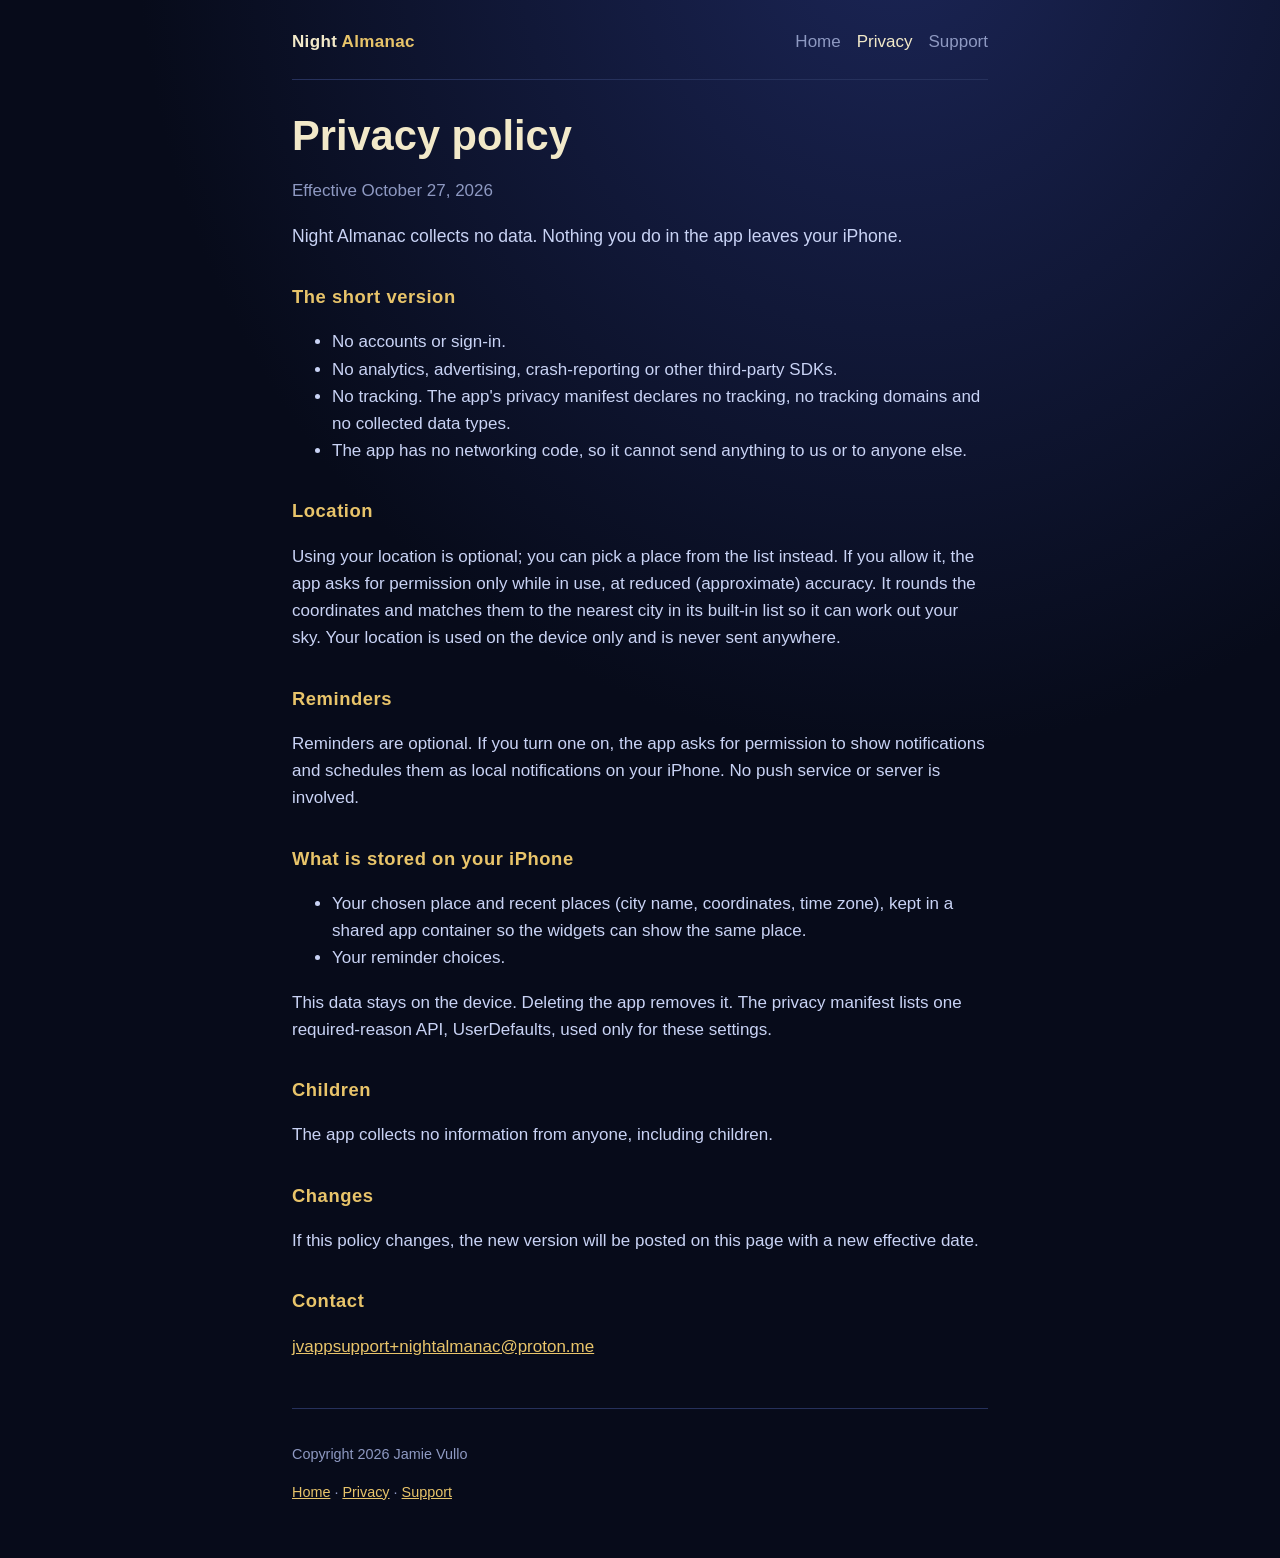
==== privacy.html @ e34a91c0 "Night Almanac site: home, privacy, support (local only)" ====
<!doctype html>
<html lang="en">
<head>
<meta charset="utf-8">
<meta name="viewport" content="width=device-width, initial-scale=1">
<meta name="color-scheme" content="dark">
<meta name="theme-color" content="#070B1A">
<meta name="description" content="Night Almanac privacy policy: Data Not Collected.">
<title>Privacy · Night Almanac</title>
<link rel="stylesheet" href="style.css">
</head>
<body>
<div class="wrap">
<header class="top"><a class="brand" href="index.html">Night <span>Almanac</span></a>
<nav aria-label="Site"><a href="index.html">Home</a><a href="privacy.html" aria-current="page">Privacy</a><a href="support.html">Support</a></nav></header>
<main>
<h1>Privacy policy</h1>
<p class="meta">Effective October 27, 2026</p>
<p class="lede">Night Almanac collects no data. Nothing you do in the app leaves your iPhone.</p>
<h2>The short version</h2>
<ul>
<li>No accounts or sign-in.</li>
<li>No analytics, advertising, crash-reporting or other third-party SDKs.</li>
<li>No tracking. The app's privacy manifest declares no tracking, no tracking domains and no collected data types.</li>
<li>The app has no networking code, so it cannot send anything to us or to anyone else.</li>
</ul>
<h2>Location</h2>
<p>Using your location is optional; you can pick a place from the list instead. If you allow it, the app asks for permission only while in use, at reduced (approximate) accuracy. It rounds the coordinates and matches them to the nearest city in its built-in list so it can work out your sky. Your location is used on the device only and is never sent anywhere.</p>
<h2>Reminders</h2>
<p>Reminders are optional. If you turn one on, the app asks for permission to show notifications and schedules them as local notifications on your iPhone. No push service or server is involved.</p>
<h2>What is stored on your iPhone</h2>
<ul>
<li>Your chosen place and recent places (city name, coordinates, time zone), kept in a shared app container so the widgets can show the same place.</li>
<li>Your reminder choices.</li>
</ul>
<p>This data stays on the device. Deleting the app removes it. The privacy manifest lists one required-reason API, UserDefaults, used only for these settings.</p>
<h2>Children</h2>
<p>The app collects no information from anyone, including children.</p>
<h2>Changes</h2>
<p>If this policy changes, the new version will be posted on this page with a new effective date.</p>
<h2>Contact</h2>
<p><a href="mailto:jvappsupport+nightalmanac@proton.me">jvappsupport+nightalmanac@proton.me</a></p>
</main>
<footer><div class="wrap" style="padding:0"><p>Copyright 2026 Jamie Vullo</p><p><a href="index.html">Home</a> · <a href="privacy.html">Privacy</a> · <a href="support.html">Support</a></p></div></footer>
</div></body></html>
---- style.css ----
:root{--sky:#070B1A;--deep:#0E1530;--panel:#141D3D;--line:#26315C;--moon:#F2E9C9;--star:#C9D3F5;--dim:#8E99C2;--glow:#E8C46A}
*{box-sizing:border-box}
html{background:var(--sky)}
body{margin:0;font:17px/1.6 -apple-system,BlinkMacSystemFont,"Segoe UI",Roboto,Helvetica,Arial,sans-serif;color:var(--star);background:radial-gradient(ellipse at 70% -10%,#1B2556 0%,var(--sky) 60%) fixed;min-height:100vh}
.wrap{max-width:46rem;margin:0 auto;padding:1.25rem}
header.top{display:flex;flex-wrap:wrap;align-items:center;justify-content:space-between;gap:.75rem;padding:.5rem 0 1.5rem;border-bottom:1px solid var(--line)}
.brand{color:var(--moon);font-weight:700;text-decoration:none;letter-spacing:.02em}
.brand span{color:var(--glow)}
nav a{color:var(--dim);margin-left:1rem;text-decoration:none}
nav a:hover,nav a[aria-current]{color:var(--moon)}
h1{color:var(--moon);font-size:clamp(1.8rem,6vw,2.6rem);line-height:1.15;margin:2rem 0 .5rem}
h2{color:var(--glow);font-size:1.15rem;margin:2rem 0 .4rem;letter-spacing:.03em}
.lede{font-size:1.1rem;color:var(--star)}
.card{background:var(--panel);border:1px solid var(--line);border-radius:14px;padding:1rem 1.2rem;margin:1rem 0}
.grid{display:grid;gap:1rem;grid-template-columns:repeat(auto-fit,minmax(14rem,1fr))}
.grid .card{margin:0}
.card h3{margin:.1rem 0 .3rem;color:var(--moon);font-size:1rem}
.card p{margin:0;font-size:.95rem}
a{color:var(--glow)}
dt{color:var(--moon);font-weight:600;margin-top:1rem}
dd{margin:.2rem 0 0}
small,.meta{color:var(--dim)}
footer{border-top:1px solid var(--line);margin-top:3rem;padding:1.25rem 0;color:var(--dim);font-size:.9rem}
.moon{width:56px;height:56px;border-radius:50%;background:radial-gradient(circle at 35% 35%,#FFF8DE,var(--moon) 45%,#B8AE8A);box-shadow:inset -18px -4px 0 0 rgba(7,11,26,.85),0 0 24px rgba(242,233,201,.25);margin-top:2rem}
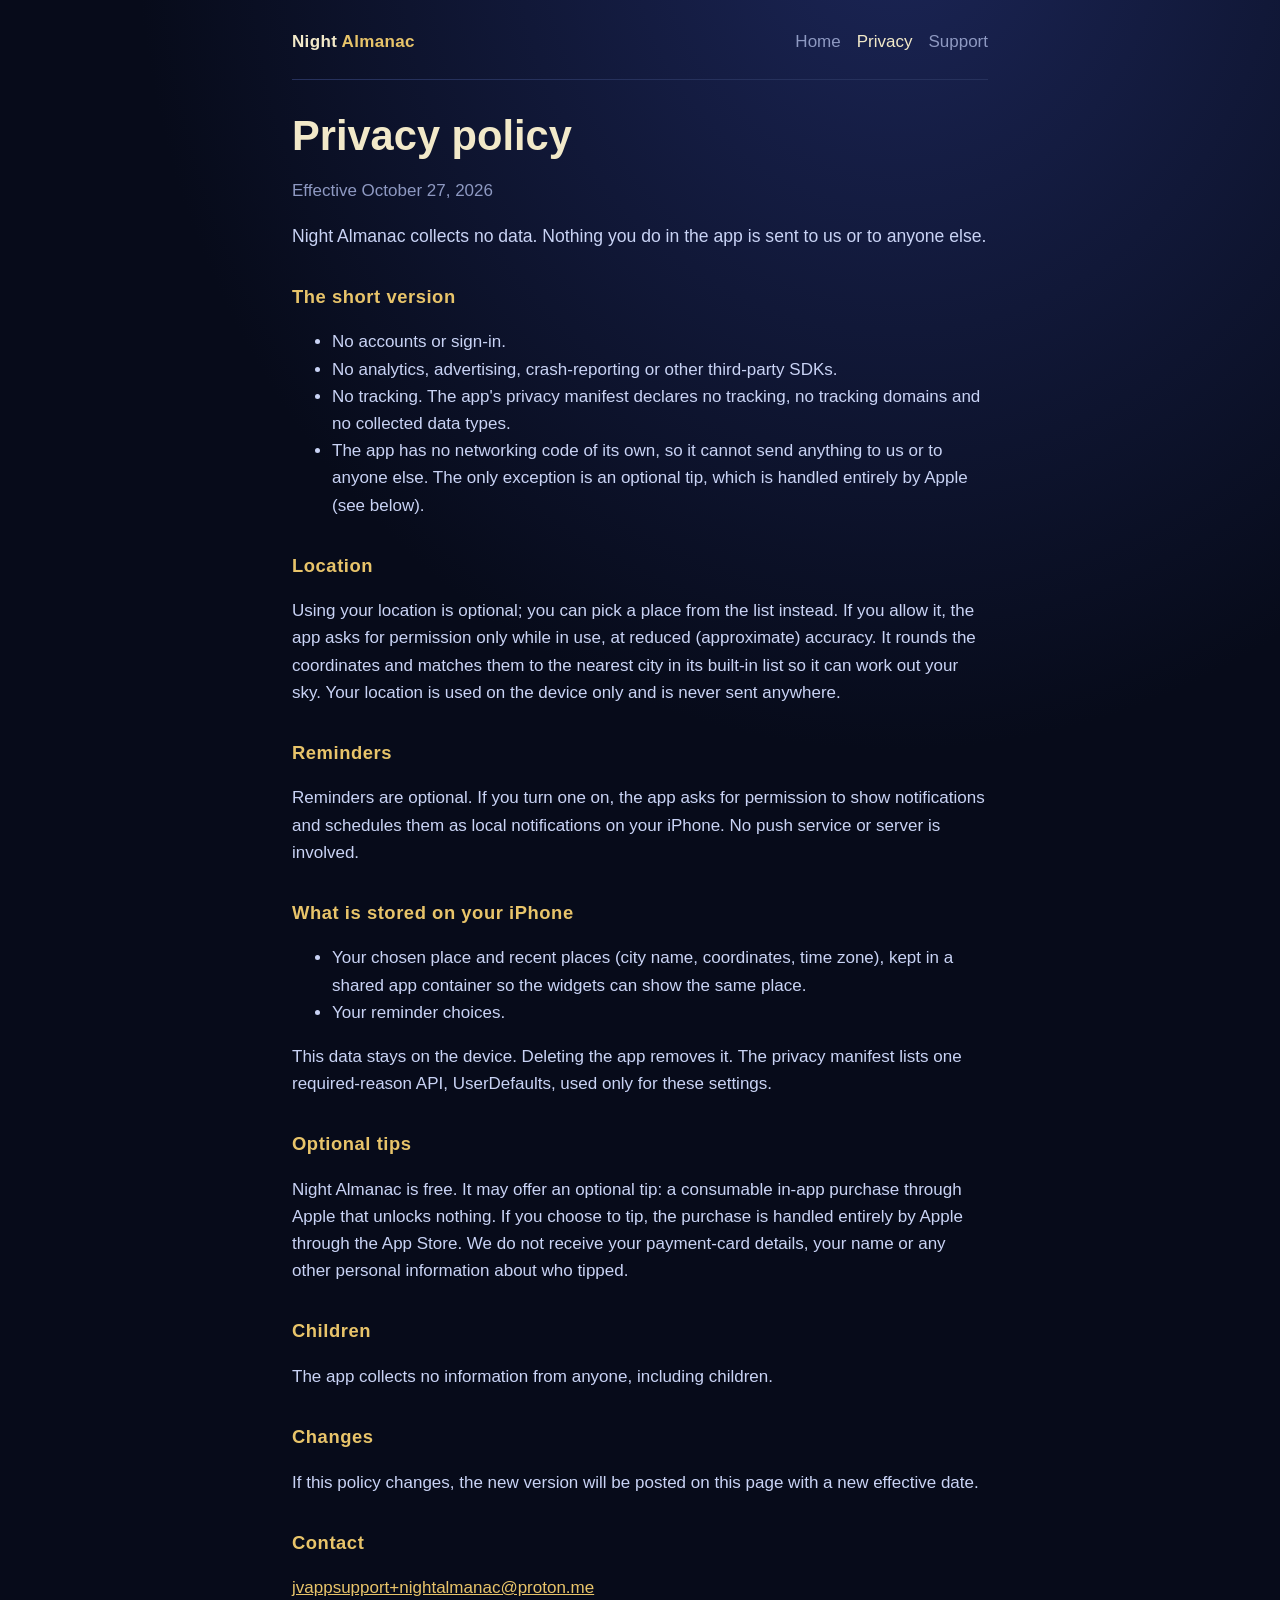
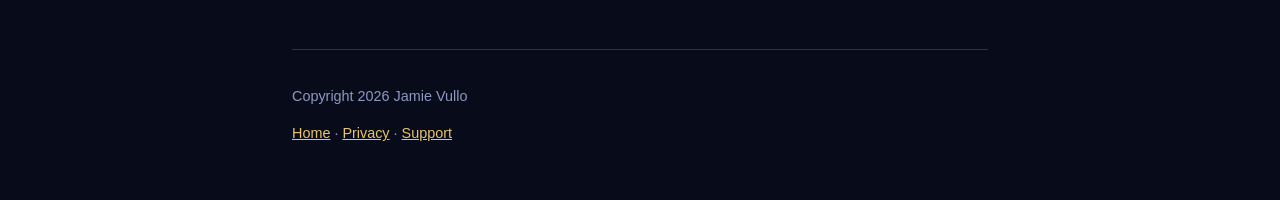
==== commit e3dc9b60: "Privacy accuracy: optional tip handled entirely by Apple; no networking code of its own" ====
--- a/privacy.html
+++ b/privacy.html
@@ -16,13 +16,13 @@
 <main>
 <h1>Privacy policy</h1>
 <p class="meta">Effective October 27, 2026</p>
-<p class="lede">Night Almanac collects no data. Nothing you do in the app leaves your iPhone.</p>
+<p class="lede">Night Almanac collects no data. Nothing you do in the app is sent to us or to anyone else.</p>
 <h2>The short version</h2>
 <ul>
 <li>No accounts or sign-in.</li>
 <li>No analytics, advertising, crash-reporting or other third-party SDKs.</li>
 <li>No tracking. The app's privacy manifest declares no tracking, no tracking domains and no collected data types.</li>
-<li>The app has no networking code, so it cannot send anything to us or to anyone else.</li>
+<li>The app has no networking code of its own, so it cannot send anything to us or to anyone else. The only exception is an optional tip, which is handled entirely by Apple (see below).</li>
 </ul>
 <h2>Location</h2>
 <p>Using your location is optional; you can pick a place from the list instead. If you allow it, the app asks for permission only while in use, at reduced (approximate) accuracy. It rounds the coordinates and matches them to the nearest city in its built-in list so it can work out your sky. Your location is used on the device only and is never sent anywhere.</p>
@@ -34,6 +34,8 @@
 <li>Your reminder choices.</li>
 </ul>
 <p>This data stays on the device. Deleting the app removes it. The privacy manifest lists one required-reason API, UserDefaults, used only for these settings.</p>
+<h2>Optional tips</h2>
+<p>Night Almanac is free. It may offer an optional tip: a consumable in-app purchase through Apple that unlocks nothing. If you choose to tip, the purchase is handled entirely by Apple through the App Store. We do not receive your payment-card details, your name or any other personal information about who tipped.</p>
 <h2>Children</h2>
 <p>The app collects no information from anyone, including children.</p>
 <h2>Changes</h2>
